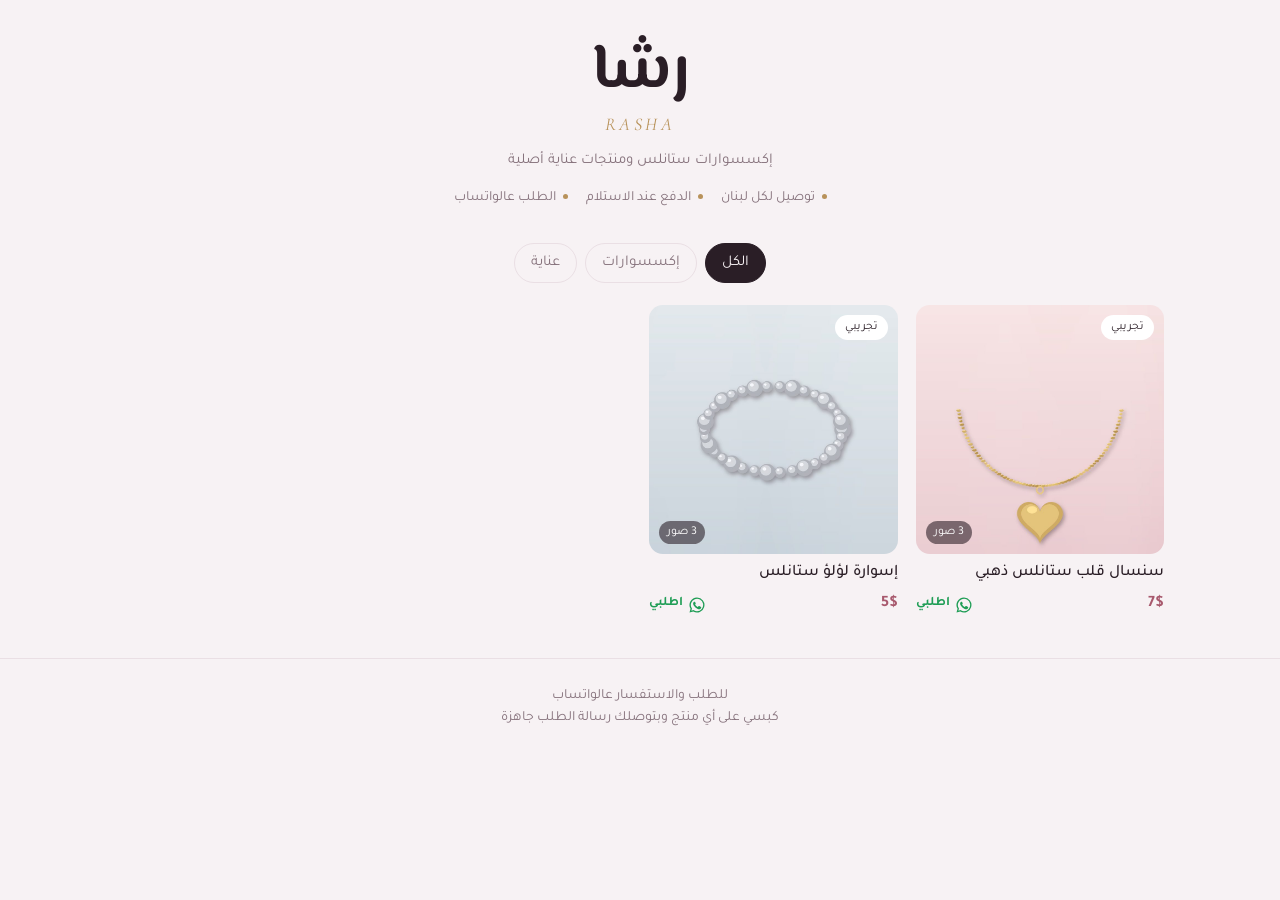
==== index.html @ a7a9d68c "متجر رشا: الواجهة وصفحة الإدارة ومنتجين تجريبيين Co-Authored-By: Claude Opus 5.5 <noreply@anthropic." ====
<!doctype html>
<html lang="ar" dir="rtl">
<head>
<meta charset="utf-8">
<meta name="viewport" content="width=device-width,initial-scale=1,viewport-fit=cover">
<title>متجر رشا</title>
<meta name="description" content="إكسسوارات ستانلس ومنتجات عناية أصلية، توصيل لكل لبنان والطلب عالواتساب">
<meta property="og:title" content="متجر رشا">
<meta property="og:description" content="إكسسوارات ستانلس ومنتجات عناية أصلية، توصيل لكل لبنان">
<meta property="og:image" content="images/necklace-1.jpg">
<meta name="theme-color" content="#F7F2F4">
<link rel="icon" href="data:image/svg+xml,%3Csvg xmlns='http://www.w3.org/2000/svg' viewBox='0 0 64 64'%3E%3Ccircle cx='32' cy='32' r='30' fill='%23A8596D'/%3E%3Ctext x='32' y='44' font-size='34' text-anchor='middle' fill='white' font-family='serif'%3ER%3C/text%3E%3C/svg%3E">
<link rel="stylesheet" href="https://fonts.googleapis.com/css2?family=El+Messiri:wght@500;600;700&family=Tajawal:wght@400;500;700&family=Cormorant+Garamond:ital,wght@1,500&display=swap">
<style>:root{color-scheme:light;padding-top:env(safe-area-inset-top,0px);padding-bottom:env(safe-area-inset-bottom,0px)}body{margin:0}img{max-width:100%}[hidden]{display:none!important}</style>
<link rel="stylesheet" href="style.css">
</head>
<body>
<div id="root"><div class="wrap"><header class="top"><h1 class="mark">رشا</h1><div class="mark-latin">RASHA</div><p class="tagline">عم تتحمّل المنتجات…</p></header></div></div>
<script>
(function(){
const $=(s,el=document)=>el.querySelector(s);
const esc=s=>String(s??"").replace(/[&<>"']/g,c=>({"&":"&amp;","<":"&lt;",">":"&gt;",'"':"&quot;","'":"&#39;"}[c]));
const CATS=[["all","الكل"],["acc","إكسسوارات"],["care","عناية"]];
let S={settings:{},products:[]}, cat="all";
const WA='<svg width="18" height="18" viewBox="0 0 24 24" aria-hidden="true"><path fill="currentColor" d="M12 2a10 10 0 0 0-8.6 15.1L2 22l5-1.3A10 10 0 1 0 12 2Zm0 18.2a8.2 8.2 0 0 1-4.2-1.2l-.3-.2-3 .8.8-2.9-.2-.3A8.2 8.2 0 1 1 12 20.2Zm4.5-6.1c-.2-.1-1.5-.7-1.7-.8s-.4-.1-.6.1-.7.8-.8 1-.3.2-.5.1a6.7 6.7 0 0 1-3.3-2.9c-.3-.4.3-.4.7-1.3.1-.2 0-.3 0-.4l-.8-1.8c-.2-.5-.4-.4-.6-.4h-.5a1 1 0 0 0-.7.3 3 3 0 0 0-.9 2.2 5.2 5.2 0 0 0 1.1 2.7 11.8 11.8 0 0 0 4.5 4c1.7.7 2.3.8 3.2.6a2.7 2.7 0 0 0 1.8-1.2 2.2 2.2 0 0 0 .2-1.2c-.1-.1-.3-.2-.5-.3Z"/></svg>';
const phone=()=>String(S.settings.phone||"").replace(/\D/g,"");
const money=p=>{const n=Number(p)||0;return (n%1?n.toFixed(2):String(n))+"$"};
function waLink(p){const n=phone();if(!n)return "";
  const msg=`مرحبا رشا 🌸\nبدي اطلب:\n• ${p.name}\n• السعر: ${money(p.price)}\n• رقم المنتج: ${p.code||p.id}\n\nممكن تفاصيل التوصيل؟`;
  return "https://wa.me/"+n+"?text="+encodeURIComponent(msg)}
function render(){
  const list=S.products.filter(p=>cat==="all"||p.cat===cat), n=phone();
  document.title=(S.settings.name||"رشا")==="رشا"?"متجر رشا":S.settings.name;
  $("#root").innerHTML=`<div class="wrap">
    <header class="top"><h1 class="mark">${esc(S.settings.name||"رشا")}</h1><div class="mark-latin">RASHA</div>
      <p class="tagline">${esc(S.settings.tagline||"")}</p>
      <div class="facts"><span>توصيل لكل لبنان</span><span>الدفع عند الاستلام</span><span>${n?`واتساب <span class="num">+${esc(n)}</span>`:"الطلب عالواتساب"}</span></div></header>
    <nav class="chips" aria-label="الأقسام">${CATS.map(([k,l])=>`<button class="chip" data-cat="${k}" aria-pressed="${cat===k}">${l}</button>`).join("")}</nav>
    <section class="grid">${list.length?list.map(card).join(""):`<div class="empty">قريباً منتجات جديدة بهالقسم 🌸</div>`}</section></div>
    <footer><div class="wrap"><div>للطلب والاستفسار ${n?`عالواتساب: <span class="num">+${esc(n)}</span>`:"عالواتساب"}</div><div>كبسي على أي منتج وبتوصلك رسالة الطلب جاهزة</div></div></footer>`;
}
function card(p){const img=(p.images||[])[0];
  return `<article class="card" style="cursor:pointer" data-open="${esc(p.id)}" tabindex="0" role="button" aria-label="${esc(p.name)}">
    <div class="ph">${img?`<img src="${esc(img)}" alt="${esc(p.name)}" loading="lazy">`:""}
    ${p.soldOut?`<span class="badge out">نفدت الكمية</span>`:p.tag?`<span class="badge">${esc(p.tag)}</span>`:""}
    ${(p.images||[]).length>1?`<span class="count">${p.images.length} صور</span>`:""}</div>
    <h3 class="c-name">${esc(p.name)}</h3>
    <div class="c-row"><span class="price">${money(p.price)}</span>${p.soldOut?"":`<span class="mini-wa">${WA}اطلبي</span>`}</div></article>`}
function openProduct(id){
  const p=S.products.find(x=>x.id===id); if(!p) return;
  const imgs=p.images||[], link=waLink(p);
  const sh=document.createElement("div"); sh.className="sheet"; sh.setAttribute("role","dialog"); sh.setAttribute("aria-modal","true");
  sh.innerHTML=`<div class="panel"><div class="gal"><button class="close" aria-label="سكّري">×</button>
    <div class="track">${imgs.map((u,i)=>`<img src="${esc(u)}" alt="${esc(p.name)} ${i+1}">`).join("")}</div>
    ${imgs.length>1?`<div class="dots">${imgs.map((_,i)=>`<i class="${i?"":"on"}"></i>`).join("")}</div><div class="thumbs">${imgs.map((u,i)=>`<button data-i="${i}" class="${i?"":"on"}" aria-label="صورة ${i+1}"><img src="${esc(u)}" alt=""></button>`).join("")}</div>`:""}</div>
    <div class="info"><h2>${esc(p.name)}</h2><div class="price">${money(p.price)}</div>
    ${p.desc?`<p class="desc">${esc(p.desc)}</p>`:""}<div class="code">رقم المنتج: ${esc(p.code||p.id)}</div>
    ${p.soldOut?`<div class="btn btn-ghost" aria-disabled="true">نفدت الكمية</div>`:link?`<a class="btn btn-wa" href="${link}" target="_blank" rel="noopener">${WA} اطلبي عالواتساب</a><div class="note">بتنفتحلك محادثة واتساب فيها رسالة الطلب جاهزة، بس ابعتيها.</div>`:`<div class="btn btn-ghost" aria-disabled="true">${WA} رقم الواتساب لسا ما انضاف</div>`}
    </div></div>`;
  document.body.appendChild(sh); document.body.style.overflow="hidden";
  const track=$(".track",sh), dots=[...sh.querySelectorAll(".dots i")], th=[...sh.querySelectorAll(".thumbs button")];
  track.addEventListener("scroll",()=>{const i=Math.round(track.scrollLeft/track.clientWidth);dots.forEach((d,k)=>d.classList.toggle("on",k===i));th.forEach((d,k)=>d.classList.toggle("on",k===i))},{passive:true});
  th.forEach(b=>b.onclick=()=>track.scrollTo({left:track.clientWidth*+b.dataset.i,behavior:"smooth"}));
  const close=()=>{sh.remove();document.body.style.overflow="";document.removeEventListener("keydown",k);history.replaceState(null,"",location.pathname)};
  const k=e=>{if(e.key==="Escape")close()};
  document.addEventListener("keydown",k); $(".close",sh).onclick=close; sh.addEventListener("click",e=>{if(e.target===sh)close()});
  history.replaceState(null,"","#"+p.id);
}
document.addEventListener("click",e=>{const t=e.target.closest("[data-cat],[data-open]");if(!t)return;
  if(t.dataset.cat){cat=t.dataset.cat;render()}else openProduct(t.dataset.open)});
document.addEventListener("keydown",e=>{if(e.key==="Enter"&&e.target.dataset&&e.target.dataset.open)openProduct(e.target.dataset.open)});
fetch("products.json?v="+Date.now()).then(r=>r.json()).then(d=>{S=d;S.settings=S.settings||{};S.products=S.products||[];render();if(location.hash.length>1)openProduct(location.hash.slice(1))})
 .catch(()=>{$(".tagline").textContent="ما قدرنا نحمّل المنتجات، حدّثي الصفحة."});
})();
</script>
</body>
</html>
---- style.css ----
/* Layout: boutique window — centered wordmark, filter chips, a calm product grid; product opens as a sheet with a swipe gallery */
:root{
  --bg:#F7F2F4; --surface:#FFFFFF; --ink:#2A1E26; --muted:#86727C; --line:#EADFE4;
  --accent:#A8596D; --accent-ink:#FFFFFF; --gold:#B8925A; --wa:#1F9D55; --danger:#B4232F; --scrim:rgba(30,18,26,.55);
  --f-display:"El Messiri","Tajawal",system-ui,sans-serif;
  --f-body:"Tajawal",system-ui,-apple-system,"Segoe UI",sans-serif;
  --f-latin:"Cormorant Garamond",Georgia,serif;
}
@media (prefers-color-scheme: dark){:root:not([data-theme="light"]){
  --bg:#161116; --surface:#211921; --ink:#F4ECF0; --muted:#A9979F; --line:#352935;
  --accent:#E09AAD; --accent-ink:#2A1420; --gold:#D8B67E; --wa:#35C274; --danger:#F07A84; --scrim:rgba(0,0,0,.65); color-scheme:dark}}
:root[data-theme="dark"]{
  --bg:#161116; --surface:#211921; --ink:#F4ECF0; --muted:#A9979F; --line:#352935;
  --accent:#E09AAD; --accent-ink:#2A1420; --gold:#D8B67E; --wa:#35C274; --danger:#F07A84; --scrim:rgba(0,0,0,.65); color-scheme:dark}
*{box-sizing:border-box}
body{background:var(--bg);color:var(--ink);font-family:var(--f-body);font-size:16px;line-height:1.6;direction:rtl}
.wrap{max-width:1080px;margin:0 auto;padding-left:max(16px,env(safe-area-inset-left,0px));padding-right:max(16px,env(safe-area-inset-right,0px))}
button,input,textarea,select{font:inherit;color:inherit}
button{cursor:pointer}
:focus-visible{outline:2px solid var(--accent);outline-offset:2px}
header.top{padding-block:40px 20px;text-align:center;display:grid;gap:6px;justify-items:center}
.mark{font-family:var(--f-display);font-weight:700;font-size:clamp(44px,9vw,64px);line-height:1;letter-spacing:0;margin:0}
.mark-latin{font-family:var(--f-latin);font-style:italic;font-size:18px;color:var(--gold);letter-spacing:.2em;direction:ltr}
.tagline{color:var(--muted);margin:4px 0 0;font-size:15px;text-wrap:balance}
.facts{display:flex;flex-wrap:wrap;gap:8px 18px;justify-content:center;color:var(--muted);font-size:14px;margin-top:8px}
.facts span::before{content:"";display:inline-block;width:5px;height:5px;border-radius:50%;background:var(--gold);margin-inline-end:7px;vertical-align:middle}
.chips{display:flex;gap:8px;flex-wrap:wrap;justify-content:center;padding-block:14px 22px}
.chip{border:1px solid var(--line);background:transparent;border-radius:999px;padding:7px 16px;font-size:15px;color:var(--muted)}
.chip[aria-pressed="true"]{background:var(--ink);color:var(--bg);border-color:var(--ink)}
.grid{display:grid;grid-template-columns:repeat(auto-fill,minmax(min(100%,230px),1fr));gap:22px 18px;padding-bottom:40px}
@media (max-width:520px){.grid{grid-template-columns:1fr 1fr;gap:18px 12px}}
.card{display:grid;gap:8px;text-align:start;background:none;border:0;padding:0;min-width:0}
.ph{position:relative;aspect-ratio:1/1;max-width:100%;border-radius:14px;overflow:hidden;background:var(--line)}
.ph img{width:100%;height:100%;object-fit:cover;display:block;transition:transform .5s ease}
.card:hover .ph img{transform:scale(1.03)}
.badge{position:absolute;top:10px;inset-inline-start:10px;background:var(--surface);color:var(--ink);font-size:12px;padding:3px 10px;border-radius:999px}
.badge.out{background:var(--ink);color:var(--bg)}
.count{position:absolute;bottom:10px;inset-inline-end:10px;background:var(--scrim);color:#fff;font-size:12px;padding:2px 8px;border-radius:999px}
.c-name{font-weight:500;font-size:16px;margin:0;line-height:1.4;overflow-wrap:anywhere}
.c-row{display:flex;align-items:center;justify-content:space-between;gap:8px}
.price{font-variant-numeric:tabular-nums;font-weight:700;color:var(--accent);direction:ltr}
.mini-wa{display:inline-flex;align-items:center;gap:5px;font-size:13px;color:var(--wa);font-weight:700}
.empty{text-align:center;color:var(--muted);padding:60px 0;grid-column:1/-1}
footer{border-top:1px solid var(--line);padding-block:26px 34px;text-align:center;color:var(--muted);font-size:14px;display:grid;gap:6px}
.num{direction:ltr;unicode-bidi:isolate;font-variant-numeric:tabular-nums;color:var(--ink);font-weight:700;user-select:all}
/* sheet */
.sheet{position:fixed;inset:0;z-index:30;background:var(--scrim);display:flex;align-items:flex-end;justify-content:center}
@media (min-width:760px){.sheet{align-items:center;padding:24px}}
.panel{background:var(--surface);width:100%;max-width:880px;max-height:94%;overflow:auto;border-radius:22px 22px 0 0;padding-bottom:env(safe-area-inset-bottom,0px)}
@media (min-width:760px){.panel{border-radius:22px;display:grid;grid-template-columns:1.1fr 1fr}}
.gal{position:relative;min-width:0}
.track{display:flex;overflow-x:auto;scroll-snap-type:x mandatory;scrollbar-width:none;direction:ltr}
.track::-webkit-scrollbar{display:none}
.track img{flex:0 0 100%;width:100%;aspect-ratio:1/1;object-fit:cover;scroll-snap-align:center;display:block}
.dots{position:absolute;bottom:12px;left:0;right:0;display:flex;gap:6px;justify-content:center;direction:ltr}
.dots i{width:7px;height:7px;border-radius:50%;background:rgba(255,255,255,.55)}
.dots i.on{background:#fff;width:18px;border-radius:4px}
.thumbs{display:flex;gap:8px;padding:10px 16px 0;overflow-x:auto;direction:ltr}
.thumbs button{border:2px solid transparent;padding:0;border-radius:8px;overflow:hidden;flex:0 0 56px;height:56px;background:none}
.thumbs button.on{border-color:var(--accent)}
.thumbs img{width:100%;height:100%;object-fit:cover;display:block}
.info{padding:20px 20px 24px;display:grid;gap:12px;align-content:start;min-width:0}
.info h2{font-family:var(--f-display);font-size:26px;margin:0;line-height:1.3;text-wrap:balance}
.info .price{font-size:24px}
.desc{color:var(--muted);margin:0;white-space:pre-line}
.code{font-size:13px;color:var(--muted)}
.btn{border:0;border-radius:12px;padding:13px 18px;font-weight:700;font-size:16px;display:inline-flex;align-items:center;justify-content:center;gap:8px;text-decoration:none}
.btn-wa{background:var(--wa);color:#fff}
.btn-ghost{background:transparent;border:1px solid var(--line);color:var(--ink)}
.btn-acc{background:var(--accent);color:var(--accent-ink)}
.btn-danger{background:transparent;border:1px solid var(--danger);color:var(--danger)}
.btn[aria-disabled="true"]{opacity:.45;pointer-events:none}
.close{position:absolute;top:12px;right:12px;z-index:2;width:38px;height:38px;border-radius:50%;border:0;background:var(--surface);color:var(--ink);font-size:22px;line-height:1;box-shadow:0 2px 10px rgba(0,0,0,.15)}
.note{font-size:13px;color:var(--muted)}
/* admin */
.adminbar{position:sticky;top:env(safe-area-inset-top,0px);z-index:20;background:var(--ink);color:var(--bg)}
.adminbar .wrap{display:flex;gap:10px;align-items:center;justify-content:space-between;flex-wrap:wrap;padding-block:10px}
.adminbar .btn{padding:8px 14px;font-size:14px}
.adminbar .btn-ghost{color:var(--bg);border-color:rgba(255,255,255,.3)}
.status{font-size:13px;opacity:.8}
.card-tools{display:flex;gap:6px;flex-wrap:wrap}
.card-tools button{font-size:12px;padding:4px 10px;border-radius:8px;border:1px solid var(--line);background:var(--surface)}
form.edit{padding:20px;display:grid;gap:14px;grid-column:1/-1}
form.edit h2{font-family:var(--f-display);margin:0;font-size:24px}
.fld{display:grid;gap:5px}
.fld label{font-size:14px;font-weight:700}
.fld input,.fld textarea,.fld select{border:1px solid var(--line);background:var(--bg);border-radius:10px;padding:10px 12px;width:100%}
.row2{display:grid;grid-template-columns:1fr 1fr;gap:12px}
.imgs{display:flex;flex-wrap:wrap;gap:10px}
.imgs figure{margin:0;position:relative;width:86px;height:86px;border-radius:10px;overflow:hidden}
.imgs figure img{width:100%;height:100%;object-fit:cover}
.imgs figure .x{position:absolute;top:4px;left:4px;border:0;border-radius:50%;width:24px;height:24px;background:var(--scrim);color:#fff;font-size:14px;line-height:1}
.imgs figure .cover{position:absolute;bottom:0;inset-inline:0;background:var(--accent);color:var(--accent-ink);font-size:11px;text-align:center}
.imgs figure .mv{position:absolute;bottom:4px;right:4px;border:0;border-radius:6px;background:var(--surface);font-size:11px;padding:1px 6px}
.add-img{width:86px;height:86px;border:1.5px dashed var(--muted);border-radius:10px;display:grid;place-items:center;color:var(--muted);font-size:13px;text-align:center;cursor:pointer}
.actions{display:flex;gap:10px;flex-wrap:wrap}
.toast{position:fixed;bottom:calc(20px + env(safe-area-inset-bottom,0px));left:50%;transform:translateX(-50%);background:var(--ink);color:var(--bg);padding:10px 18px;border-radius:999px;z-index:50;font-size:14px}
@media (prefers-reduced-motion:reduce){*{transition:none!important}}
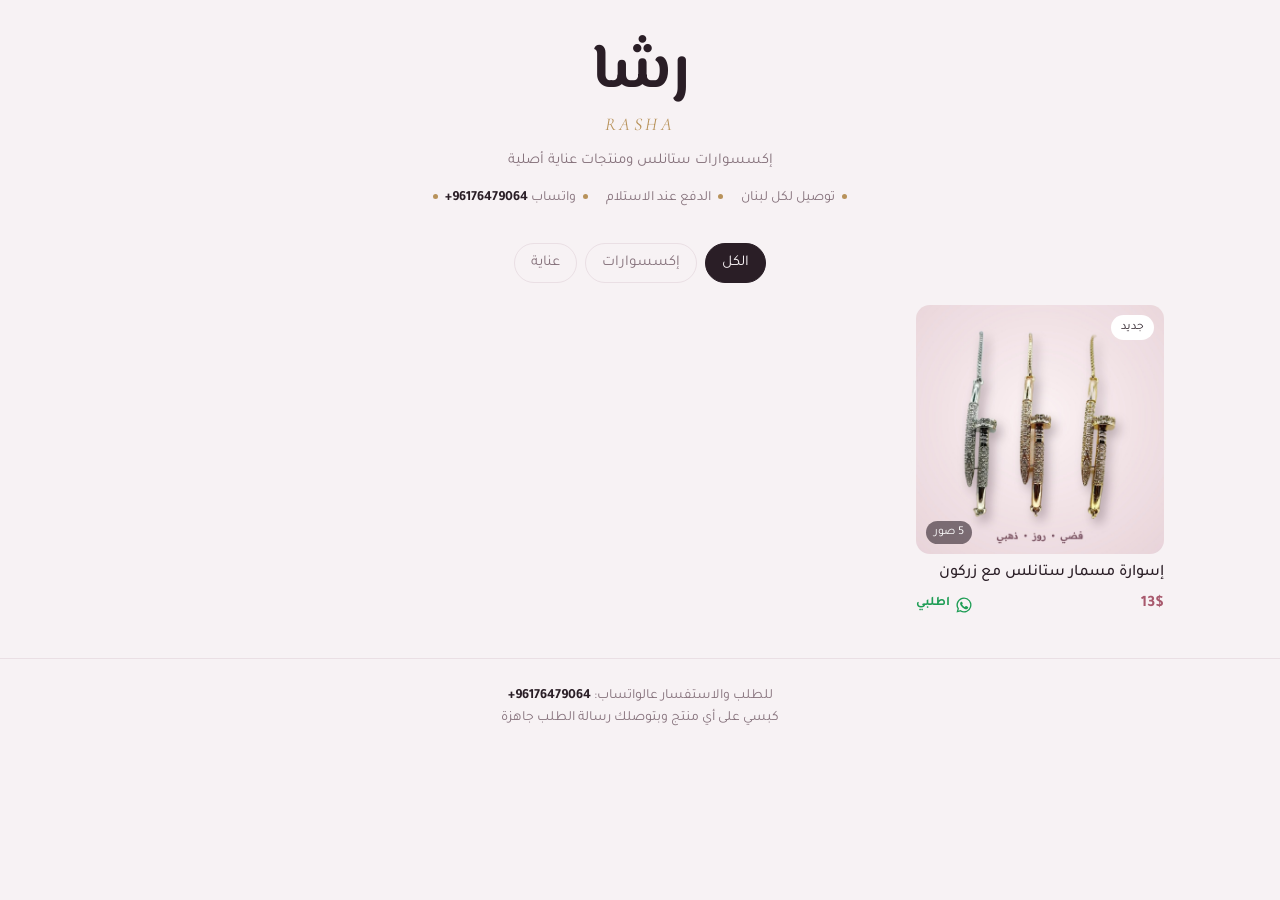
==== commit d3412f28: "تحديث صور الإسوارة وتصليح نقاط المعرض Co-Authored-By: Claude Opus 5.5 <noreply@anthropic.com> Claude" ====
--- a/index.html
+++ b/index.html
@@ -51,8 +51,8 @@
   const imgs=p.images||[], link=waLink(p);
   const sh=document.createElement("div"); sh.className="sheet"; sh.setAttribute("role","dialog"); sh.setAttribute("aria-modal","true");
   sh.innerHTML=`<div class="panel"><div class="gal"><button class="close" aria-label="سكّري">×</button>
-    <div class="track">${imgs.map((u,i)=>`<img src="${esc(u)}" alt="${esc(p.name)} ${i+1}">`).join("")}</div>
-    ${imgs.length>1?`<div class="dots">${imgs.map((_,i)=>`<i class="${i?"":"on"}"></i>`).join("")}</div><div class="thumbs">${imgs.map((u,i)=>`<button data-i="${i}" class="${i?"":"on"}" aria-label="صورة ${i+1}"><img src="${esc(u)}" alt=""></button>`).join("")}</div>`:""}</div>
+    <div style="position:relative"><div class="track">${imgs.map((u,i)=>`<img src="${esc(u)}" alt="${esc(p.name)} ${i+1}">`).join("")}</div>${imgs.length>1?`<div class="dots">${imgs.map((_,i)=>`<i class="${i?"":"on"}"></i>`).join("")}</div>`:""}</div>
+    ${imgs.length>1?`<div class="thumbs">${imgs.map((u,i)=>`<button data-i="${i}" class="${i?"":"on"}" aria-label="صورة ${i+1}"><img src="${esc(u)}" alt=""></button>`).join("")}</div>`:""}</div>
     <div class="info"><h2>${esc(p.name)}</h2><div class="price">${money(p.price)}</div>
     ${p.desc?`<p class="desc">${esc(p.desc)}</p>`:""}<div class="code">رقم المنتج: ${esc(p.code||p.id)}</div>
     ${p.soldOut?`<div class="btn btn-ghost" aria-disabled="true">نفدت الكمية</div>`:link?`<a class="btn btn-wa" href="${link}" target="_blank" rel="noopener">${WA} اطلبي عالواتساب</a><div class="note">بتنفتحلك محادثة واتساب فيها رسالة الطلب جاهزة، بس ابعتيها.</div>`:`<div class="btn btn-ghost" aria-disabled="true">${WA} رقم الواتساب لسا ما انضاف</div>`}
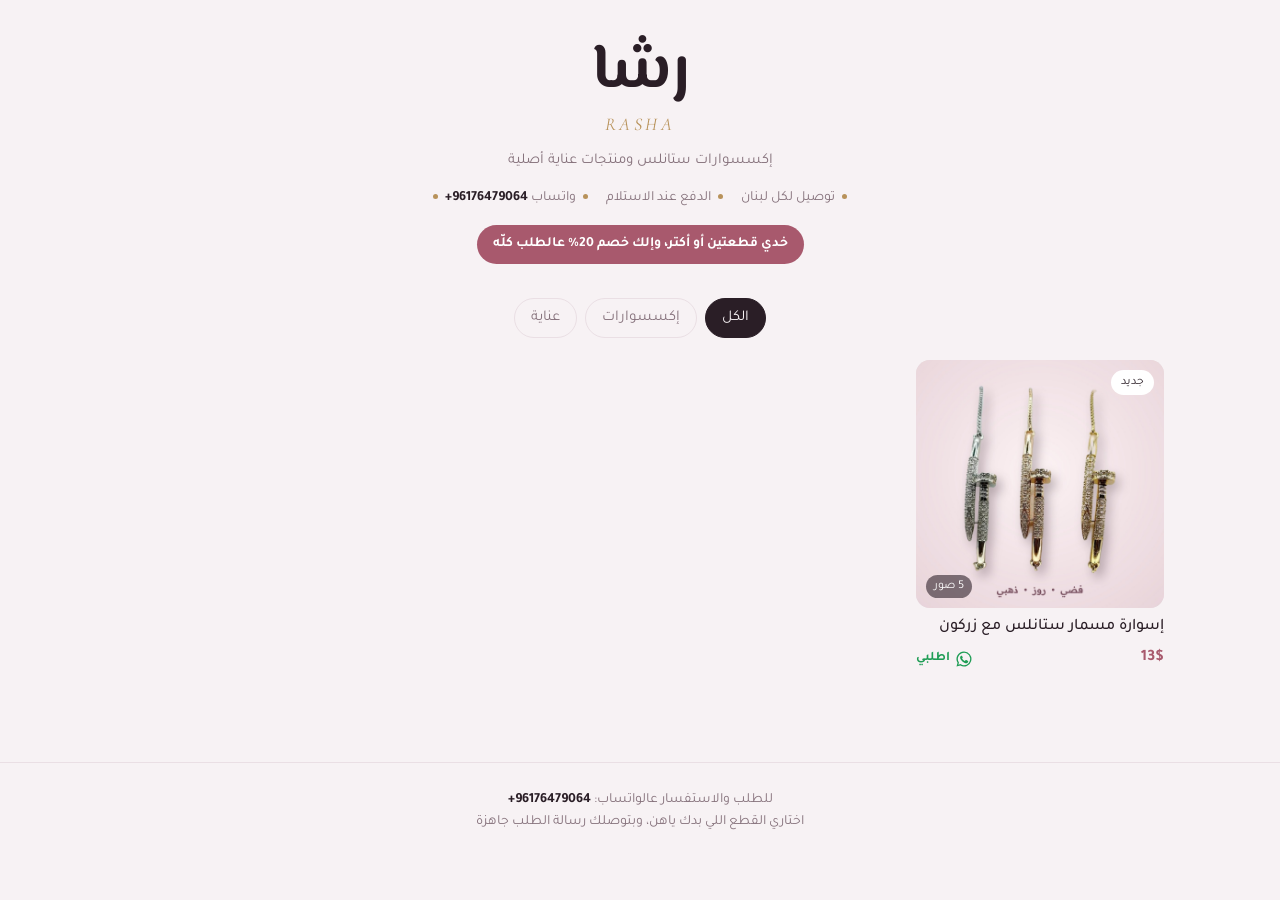
==== commit da35e111: "سلّة طلبات، اختيار اللون، وخصم 20% عالقطعتين وأكتر Co-Authored-By: Claude Opus 5.5 <noreply@anthropi" ====
--- a/index.html
+++ b/index.html
@@ -23,22 +23,36 @@
 const CATS=[["all","الكل"],["acc","إكسسوارات"],["care","عناية"]];
 let S={settings:{},products:[]}, cat="all";
 const WA='<svg width="18" height="18" viewBox="0 0 24 24" aria-hidden="true"><path fill="currentColor" d="M12 2a10 10 0 0 0-8.6 15.1L2 22l5-1.3A10 10 0 1 0 12 2Zm0 18.2a8.2 8.2 0 0 1-4.2-1.2l-.3-.2-3 .8.8-2.9-.2-.3A8.2 8.2 0 1 1 12 20.2Zm4.5-6.1c-.2-.1-1.5-.7-1.7-.8s-.4-.1-.6.1-.7.8-.8 1-.3.2-.5.1a6.7 6.7 0 0 1-3.3-2.9c-.3-.4.3-.4.7-1.3.1-.2 0-.3 0-.4l-.8-1.8c-.2-.5-.4-.4-.6-.4h-.5a1 1 0 0 0-.7.3 3 3 0 0 0-.9 2.2 5.2 5.2 0 0 0 1.1 2.7 11.8 11.8 0 0 0 4.5 4c1.7.7 2.3.8 3.2.6a2.7 2.7 0 0 0 1.8-1.2 2.2 2.2 0 0 0 .2-1.2c-.1-.1-.3-.2-.5-.3Z"/></svg>';
+const BAG='<svg width="20" height="20" viewBox="0 0 24 24" aria-hidden="true" fill="none" stroke="currentColor" stroke-width="1.8"><path d="M5 8h14l-1 12H6L5 8Z"/><path d="M9 8V6a3 3 0 0 1 6 0v2"/></svg>';
 const phone=()=>String(S.settings.phone||"").replace(/\D/g,"");
-const money=p=>{const n=Number(p)||0;return (n%1?n.toFixed(2):String(n))+"$"};
-function waLink(p){const n=phone();if(!n)return "";
-  const msg=`مرحبا رشا 🌸\nبدي اطلب:\n• ${p.name}\n• السعر: ${money(p.price)}\n• رقم المنتج: ${p.code||p.id}\n\nممكن تفاصيل التوصيل؟`;
-  return "https://wa.me/"+n+"?text="+encodeURIComponent(msg)}
+const money=p=>{const n=Math.round((Number(p)||0)*100)/100;return (n%1?n.toFixed(2):String(n))+"$"};
+const deal=()=>({min:Number(S.settings.bundleMin)||2,pct:Number(S.settings.bundlePct)||0});
+let cart=[]; try{cart=JSON.parse(localStorage.getItem("rs_cart")||"[]")}catch(e){}
+const saveCart=()=>{try{localStorage.setItem("rs_cart",JSON.stringify(cart))}catch(e){};drawFab()};
+const pById=id=>S.products.find(x=>x.id===id);
+function totals(){let n=0,sub=0;cart=cart.filter(i=>pById(i.id));for(const i of cart){const p=pById(i.id);n+=i.q;sub+=i.q*(Number(p.price)||0)}
+  const d=deal(),off=d.pct&&n>=d.min?sub*d.pct/100:0;return {n,sub,off,total:sub-off}}
+function toast(t){const d=document.createElement("div");d.className="toast";d.textContent=t;document.body.appendChild(d);setTimeout(()=>d.remove(),2400)}
+function waUrl(msg){const n=phone();return n?"https://wa.me/"+n+"?text="+encodeURIComponent(msg):""}
+function singleMsg(p,color){return `مرحبا رشا 🌸\nبدي اطلب:\n• ${p.name}${color?` (${color})`:""}\n• السعر: ${money(p.price)}\n• رقم المنتج: ${p.code||p.id}\n\nممكن تفاصيل التوصيل؟`}
+function cartMsg(){const t=totals();let m="مرحبا رشا 🌸\nبدي اطلب:\n";
+  cart.forEach(i=>{const p=pById(i.id);m+=`• ${p.name}${i.c?` (${i.c})`:""} × ${i.q} = ${money(p.price*i.q)}\n`});
+  m+=`\nالمجموع: ${money(t.sub)}`;if(t.off)m+=`\nخصم ${deal().pct}%: -${money(t.off)}\nالمطلوب: ${money(t.total)}`;
+  return m+"\n\nممكن تفاصيل التوصيل؟"}
 function render(){
-  const list=S.products.filter(p=>cat==="all"||p.cat===cat), n=phone();
-  document.title=(S.settings.name||"رشا")==="رشا"?"متجر رشا":S.settings.name;
+  const list=S.products.filter(p=>cat==="all"||p.cat===cat), n=phone(), d=deal();
   $("#root").innerHTML=`<div class="wrap">
     <header class="top"><h1 class="mark">${esc(S.settings.name||"رشا")}</h1><div class="mark-latin">RASHA</div>
       <p class="tagline">${esc(S.settings.tagline||"")}</p>
-      <div class="facts"><span>توصيل لكل لبنان</span><span>الدفع عند الاستلام</span><span>${n?`واتساب <span class="num">+${esc(n)}</span>`:"الطلب عالواتساب"}</span></div></header>
+      <div class="facts"><span>توصيل لكل لبنان</span><span>الدفع عند الاستلام</span><span>${n?`واتساب <span class="num">+${esc(n)}</span>`:"الطلب عالواتساب"}</span></div>
+      ${d.pct?`<div class="deal">خدي ${d.min===2?"قطعتين":d.min+" قطع"} أو أكتر، وإلك خصم ${d.pct}% عالطلب كلّه</div>`:""}</header>
     <nav class="chips" aria-label="الأقسام">${CATS.map(([k,l])=>`<button class="chip" data-cat="${k}" aria-pressed="${cat===k}">${l}</button>`).join("")}</nav>
     <section class="grid">${list.length?list.map(card).join(""):`<div class="empty">قريباً منتجات جديدة بهالقسم 🌸</div>`}</section></div>
-    <footer><div class="wrap"><div>للطلب والاستفسار ${n?`عالواتساب: <span class="num">+${esc(n)}</span>`:"عالواتساب"}</div><div>كبسي على أي منتج وبتوصلك رسالة الطلب جاهزة</div></div></footer>`;
+    <footer><div class="wrap"><div>للطلب والاستفسار ${n?`عالواتساب: <span class="num">+${esc(n)}</span>`:"عالواتساب"}</div><div>اختاري القطع اللي بدك ياهن، وبتوصلك رسالة الطلب جاهزة</div></div></footer>
+    <button class="fab" id="fab" hidden aria-label="السلّة">${BAG}<span id="fabn"></span></button>`;
+  drawFab();
 }
+function drawFab(){const f=$("#fab");if(!f)return;const t=totals();f.hidden=!t.n;$("#fabn").textContent=t.n?`السلّة (${t.n}) · ${money(t.total)}`:""}
 function card(p){const img=(p.images||[])[0];
   return `<article class="card" style="cursor:pointer" data-open="${esc(p.id)}" tabindex="0" role="button" aria-label="${esc(p.name)}">
     <div class="ph">${img?`<img src="${esc(img)}" alt="${esc(p.name)}" loading="lazy">`:""}
@@ -46,27 +60,51 @@
     ${(p.images||[]).length>1?`<span class="count">${p.images.length} صور</span>`:""}</div>
     <h3 class="c-name">${esc(p.name)}</h3>
     <div class="c-row"><span class="price">${money(p.price)}</span>${p.soldOut?"":`<span class="mini-wa">${WA}اطلبي</span>`}</div></article>`}
+function sheet(html){const sh=document.createElement("div");sh.className="sheet";sh.setAttribute("role","dialog");sh.setAttribute("aria-modal","true");sh.innerHTML=html;document.body.appendChild(sh);document.body.style.overflow="hidden";
+  const close=()=>{sh.remove();document.body.style.overflow="";document.removeEventListener("keydown",k);history.replaceState(null,"",location.pathname)};
+  const k=e=>{if(e.key==="Escape")close()};document.addEventListener("keydown",k);sh.addEventListener("click",e=>{if(e.target===sh||e.target.closest(".close"))close()});return [sh,close]}
 function openProduct(id){
-  const p=S.products.find(x=>x.id===id); if(!p) return;
-  const imgs=p.images||[], link=waLink(p);
-  const sh=document.createElement("div"); sh.className="sheet"; sh.setAttribute("role","dialog"); sh.setAttribute("aria-modal","true");
-  sh.innerHTML=`<div class="panel"><div class="gal"><button class="close" aria-label="سكّري">×</button>
+  const p=pById(id); if(!p) return;
+  const imgs=p.images||[], colors=(p.colors||[]).filter(Boolean); let color=colors[0]||"";
+  const [sh,close]=sheet(`<div class="panel"><div class="gal"><button class="close" aria-label="سكّري">×</button>
     <div style="position:relative"><div class="track">${imgs.map((u,i)=>`<img src="${esc(u)}" alt="${esc(p.name)} ${i+1}">`).join("")}</div>${imgs.length>1?`<div class="dots">${imgs.map((_,i)=>`<i class="${i?"":"on"}"></i>`).join("")}</div>`:""}</div>
     ${imgs.length>1?`<div class="thumbs">${imgs.map((u,i)=>`<button data-i="${i}" class="${i?"":"on"}" aria-label="صورة ${i+1}"><img src="${esc(u)}" alt=""></button>`).join("")}</div>`:""}</div>
     <div class="info"><h2>${esc(p.name)}</h2><div class="price">${money(p.price)}</div>
-    ${p.desc?`<p class="desc">${esc(p.desc)}</p>`:""}<div class="code">رقم المنتج: ${esc(p.code||p.id)}</div>
-    ${p.soldOut?`<div class="btn btn-ghost" aria-disabled="true">نفدت الكمية</div>`:link?`<a class="btn btn-wa" href="${link}" target="_blank" rel="noopener">${WA} اطلبي عالواتساب</a><div class="note">بتنفتحلك محادثة واتساب فيها رسالة الطلب جاهزة، بس ابعتيها.</div>`:`<div class="btn btn-ghost" aria-disabled="true">${WA} رقم الواتساب لسا ما انضاف</div>`}
-    </div></div>`;
-  document.body.appendChild(sh); document.body.style.overflow="hidden";
+    ${p.desc?`<p class="desc">${esc(p.desc)}</p>`:""}
+    ${colors.length?`<div class="fld"><label>اختاري اللون</label><div class="colors">${colors.map((c,i)=>`<button type="button" class="chip" data-color="${esc(c)}" aria-pressed="${i===0}">${esc(c)}</button>`).join("")}</div></div>`:""}
+    <div class="code">رقم المنتج: ${esc(p.code||p.id)}</div>
+    ${p.soldOut?`<div class="btn btn-ghost" aria-disabled="true">نفدت الكمية</div>`:phone()?`
+      <a class="btn btn-wa" id="buy1" href="#" target="_blank" rel="noopener">${WA} اطلبي هلق عالواتساب</a>
+      <button class="btn btn-ghost" id="add">${BAG} زيدي عالسلّة</button>
+      ${deal().pct?`<div class="note">خدي ${deal().min===2?"قطعتين":deal().min+" قطع"} أو أكتر وإلك خصم ${deal().pct}%. زيدي عالسلّة واختاري قطعة تانية.</div>`:""}`
+      :`<div class="btn btn-ghost" aria-disabled="true">${WA} رقم الواتساب لسا ما انضاف</div>`}
+    </div></div>`);
+  const buy=$("#buy1",sh); const setBuy=()=>{if(buy)buy.href=waUrl(singleMsg(p,color))}; setBuy();
+  sh.querySelectorAll("[data-color]").forEach(b=>b.onclick=()=>{color=b.dataset.color;sh.querySelectorAll("[data-color]").forEach(x=>x.setAttribute("aria-pressed",x===b));setBuy()});
+  const add=$("#add",sh); if(add) add.onclick=()=>{const it=cart.find(i=>i.id===p.id&&i.c===color);if(it)it.q++;else cart.push({id:p.id,c:color,q:1});saveCart();close();toast("انزادت عالسلّة ✓")};
   const track=$(".track",sh), dots=[...sh.querySelectorAll(".dots i")], th=[...sh.querySelectorAll(".thumbs button")];
   track.addEventListener("scroll",()=>{const i=Math.round(track.scrollLeft/track.clientWidth);dots.forEach((d,k)=>d.classList.toggle("on",k===i));th.forEach((d,k)=>d.classList.toggle("on",k===i))},{passive:true});
   th.forEach(b=>b.onclick=()=>track.scrollTo({left:track.clientWidth*+b.dataset.i,behavior:"smooth"}));
-  const close=()=>{sh.remove();document.body.style.overflow="";document.removeEventListener("keydown",k);history.replaceState(null,"",location.pathname)};
-  const k=e=>{if(e.key==="Escape")close()};
-  document.addEventListener("keydown",k); $(".close",sh).onclick=close; sh.addEventListener("click",e=>{if(e.target===sh)close()});
   history.replaceState(null,"","#"+p.id);
 }
-document.addEventListener("click",e=>{const t=e.target.closest("[data-cat],[data-open]");if(!t)return;
+function openCart(){
+  const draw=()=>{const t=totals(),d=deal();
+    return `<div class="panel" style="display:block"><div class="info" style="padding-top:22px"><button class="close" style="position:static;justify-self:end" aria-label="سكّري">×</button>
+    <h2>سلّتك</h2>
+    ${cart.length?cart.map((i,k)=>{const p=pById(i.id);return `<div class="crow"><img src="${esc((p.images||[])[0]||"")}" alt=""><div class="t"><b>${esc(p.name)}</b>${i.c?`<span class="note">${esc(i.c)}</span>`:""}<span class="price">${money(p.price*i.q)}</span></div>
+      <div class="qty"><button data-dec="${k}" aria-label="نقّصي">−</button><span>${i.q}</span><button data-inc="${k}" aria-label="زيدي">+</button></div></div>`}).join(""):`<p class="note">السلّة فاضية.</p>`}
+    <div class="sum"><div><span>المجموع</span><span class="price">${money(t.sub)}</span></div>
+    ${t.off?`<div class="ok"><span>خصم ${d.pct}%</span><span>-${money(t.off)}</span></div><div class="big"><span>المطلوب</span><span class="price">${money(t.total)}</span></div>`:d.pct&&t.n?`<div class="note">زيدي ${d.min-t.n} ${d.min-t.n===1?"قطعة":"قطع"} كمان وإلك خصم ${d.pct}%</div>`:""}
+    <div class="note">التوصيل بيتحسب حسب منطقتك.</div></div>
+    ${cart.length?`<a class="btn btn-wa" href="${waUrl(cartMsg())}" target="_blank" rel="noopener">${WA} ابعتي الطلب عالواتساب</a>`:""}
+    </div></div>`};
+  const [sh]=sheet(draw());
+  sh.addEventListener("click",e=>{const t=e.target.closest("[data-inc],[data-dec]");if(!t)return;
+    if(t.dataset.inc!=null)cart[+t.dataset.inc].q++;else{const k=+t.dataset.dec;cart[k].q--;if(cart[k].q<1)cart.splice(k,1)}
+    saveCart();sh.innerHTML=draw()});
+}
+document.addEventListener("click",e=>{if(e.target.closest("#fab")){openCart();return}
+  const t=e.target.closest("[data-cat],[data-open]");if(!t)return;
   if(t.dataset.cat){cat=t.dataset.cat;render()}else openProduct(t.dataset.open)});
 document.addEventListener("keydown",e=>{if(e.key==="Enter"&&e.target.dataset&&e.target.dataset.open)openProduct(e.target.dataset.open)});
 fetch("products.json?v="+Date.now()).then(r=>r.json()).then(d=>{S=d;S.settings=S.settings||{};S.products=S.products||[];render();if(location.hash.length>1)openProduct(location.hash.slice(1))})
--- a/style.css
+++ b/style.css
@@ -97,3 +97,15 @@
 .actions{display:flex;gap:10px;flex-wrap:wrap}
 .toast{position:fixed;bottom:calc(20px + env(safe-area-inset-bottom,0px));left:50%;transform:translateX(-50%);background:var(--ink);color:var(--bg);padding:10px 18px;border-radius:999px;z-index:50;font-size:14px}
 @media (prefers-reduced-motion:reduce){*{transition:none!important}}
+
+.deal{margin-top:10px;background:var(--accent);color:var(--accent-ink);padding:8px 16px;border-radius:999px;font-weight:700;font-size:14px;text-wrap:balance}
+.colors{display:flex;gap:8px;flex-wrap:wrap}
+.fab{position:fixed;bottom:calc(16px + env(safe-area-inset-bottom,0px));left:50%;transform:translateX(-50%);z-index:25;display:flex;align-items:center;gap:8px;border:0;border-radius:999px;background:var(--ink);color:var(--bg);padding:12px 20px;font-weight:700;box-shadow:0 6px 20px rgba(0,0,0,.25);font-variant-numeric:tabular-nums;white-space:nowrap}
+.crow{display:grid;grid-template-columns:56px 1fr auto;gap:10px;align-items:center;border-bottom:1px solid var(--line);padding-block:8px}
+.crow img{width:56px;height:56px;object-fit:cover;border-radius:10px}
+.crow .t{display:grid;min-width:0}.crow .t b{overflow-wrap:anywhere;font-weight:500}
+.qty{display:flex;align-items:center;gap:10px}
+.qty button{width:32px;height:32px;border-radius:50%;border:1px solid var(--line);background:var(--bg);font-size:18px;line-height:1}
+.sum{display:grid;gap:6px;padding-block:8px}.sum>div{display:flex;justify-content:space-between;gap:10px}
+.sum .ok{color:var(--wa);font-weight:700}.sum .big{font-weight:700;font-size:18px}
+.grid{padding-bottom:90px}
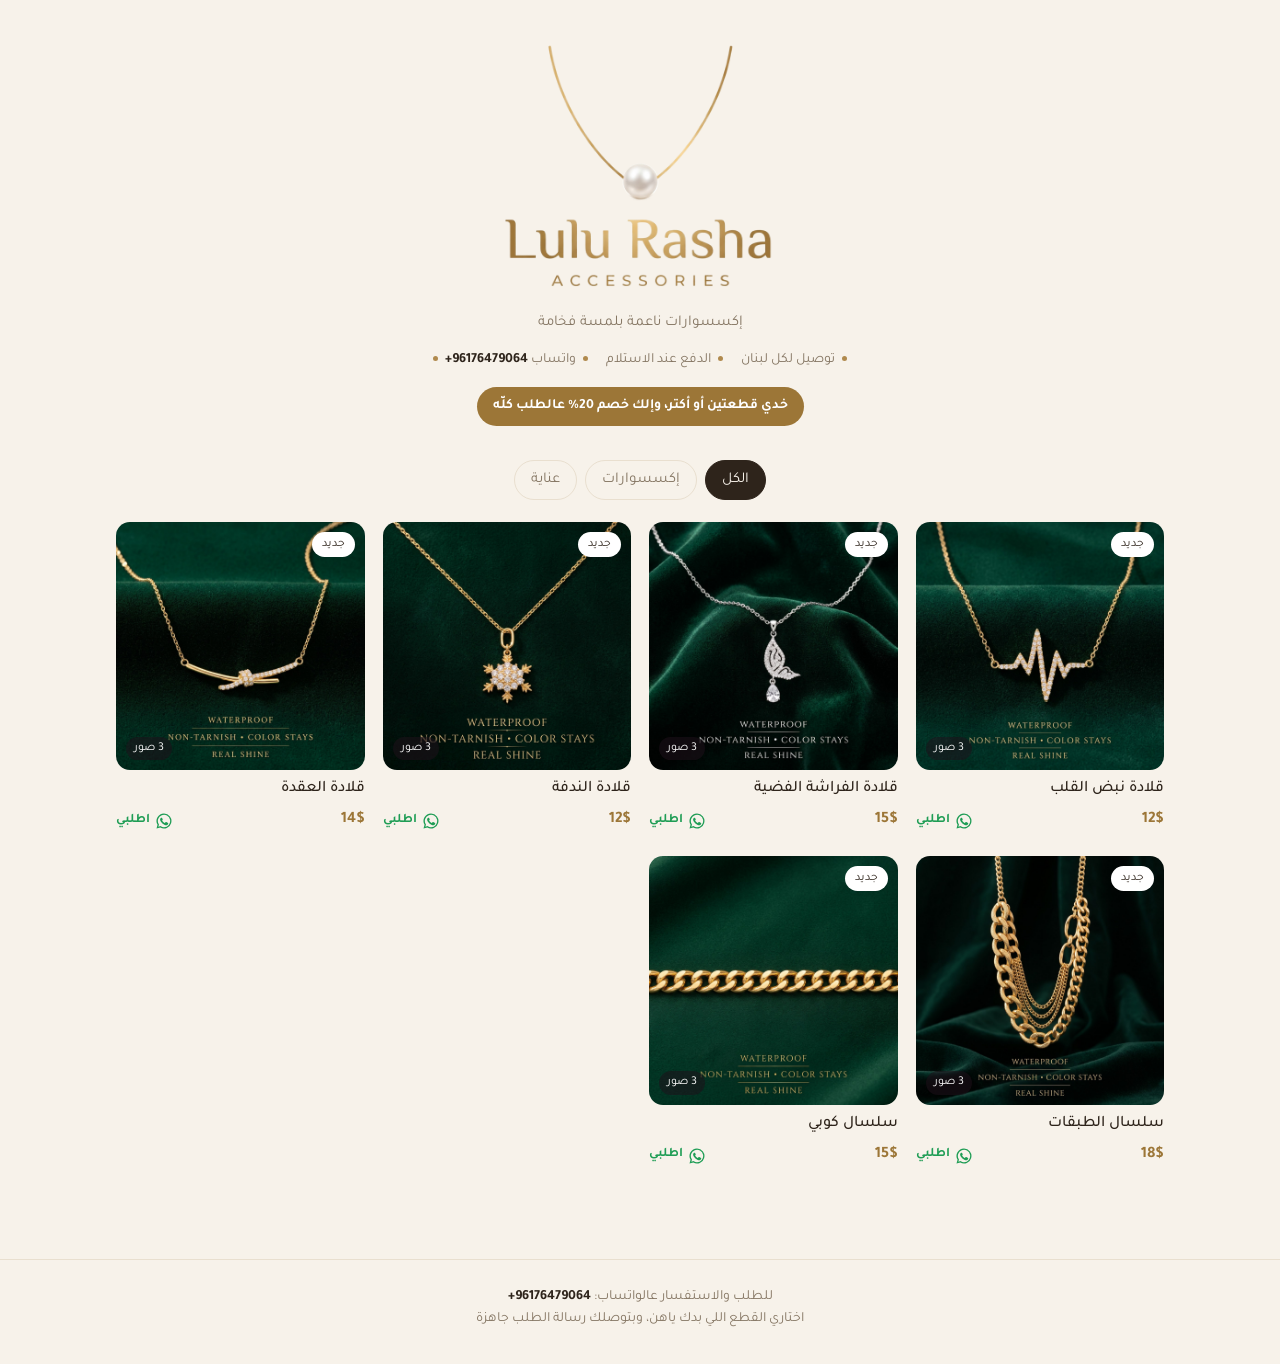
==== commit 69cab541: "تغيير هوية المتجر إلى Lulu Rasha بالكريمي والدهبي Co-Authored-By: Claude Opus 5.5 <noreply@anthropic" ====
--- a/index.html
+++ b/index.html
@@ -3,19 +3,19 @@
 <head>
 <meta charset="utf-8">
 <meta name="viewport" content="width=device-width,initial-scale=1,viewport-fit=cover">
-<title>متجر رشا</title>
+<title>Lulu Rasha</title>
 <meta name="description" content="إكسسوارات ستانلس ومنتجات عناية أصلية، توصيل لكل لبنان والطلب عالواتساب">
-<meta property="og:title" content="متجر رشا">
+<meta property="og:title" content="Lulu Rasha">
 <meta property="og:description" content="إكسسوارات ستانلس ومنتجات عناية أصلية، توصيل لكل لبنان">
-<meta property="og:image" content="images/necklace-1.jpg">
-<meta name="theme-color" content="#F7F2F4">
-<link rel="icon" href="data:image/svg+xml,%3Csvg xmlns='http://www.w3.org/2000/svg' viewBox='0 0 64 64'%3E%3Ccircle cx='32' cy='32' r='30' fill='%23A8596D'/%3E%3Ctext x='32' y='44' font-size='34' text-anchor='middle' fill='white' font-family='serif'%3ER%3C/text%3E%3C/svg%3E">
+<meta property="og:image" content="images/logo.jpg">
+<meta name="theme-color" content="#F7F2EA">
+<link rel="icon" href="data:image/svg+xml,%3Csvg xmlns='http://www.w3.org/2000/svg' viewBox='0 0 64 64'%3E%3Ccircle cx='32' cy='32' r='30' fill='%239C7637'/%3E%3Ctext x='32' y='44' font-size='34' text-anchor='middle' fill='white' font-family='serif'%3EL%3C/text%3E%3C/svg%3E">
 <link rel="stylesheet" href="https://fonts.googleapis.com/css2?family=El+Messiri:wght@500;600;700&family=Tajawal:wght@400;500;700&family=Cormorant+Garamond:ital,wght@1,500&display=swap">
 <style>:root{color-scheme:light;padding-top:env(safe-area-inset-top,0px);padding-bottom:env(safe-area-inset-bottom,0px)}body{margin:0}img{max-width:100%}[hidden]{display:none!important}</style>
 <link rel="stylesheet" href="style.css">
 </head>
 <body>
-<div id="root"><div class="wrap"><header class="top"><h1 class="mark">رشا</h1><div class="mark-latin">RASHA</div><p class="tagline">عم تتحمّل المنتجات…</p></header></div></div>
+<div id="root"><div class="wrap"><header class="top"><h1 class="sr">Lulu Rasha</h1><img class="logo" src="images/logo-head.png" alt="Lulu Rasha"><p class="tagline">عم تتحمّل المنتجات…</p></header></div></div>
 <script>
 (function(){
 const $=(s,el=document)=>el.querySelector(s);
@@ -42,7 +42,7 @@
 function render(){
   const list=S.products.filter(p=>cat==="all"||p.cat===cat), n=phone(), d=deal();
   $("#root").innerHTML=`<div class="wrap">
-    <header class="top"><h1 class="mark">${esc(S.settings.name||"رشا")}</h1><div class="mark-latin">RASHA</div>
+    <header class="top"><h1 class="sr">${esc(S.settings.name||"Lulu Rasha")}</h1><img class="logo" src="images/logo-head.png" alt="Lulu Rasha">
       <p class="tagline">${esc(S.settings.tagline||"")}</p>
       <div class="facts"><span>توصيل لكل لبنان</span><span>الدفع عند الاستلام</span><span>${n?`واتساب <span class="num">+${esc(n)}</span>`:"الطلب عالواتساب"}</span></div>
       ${d.pct?`<div class="deal">خدي ${d.min===2?"قطعتين":d.min+" قطع"} أو أكتر، وإلك خصم ${d.pct}% عالطلب كلّه</div>`:""}</header>
--- a/style.css
+++ b/style.css
@@ -1,18 +1,18 @@
 
 /* Layout: boutique window — centered wordmark, filter chips, a calm product grid; product opens as a sheet with a swipe gallery */
 :root{
-  --bg:#F7F2F4; --surface:#FFFFFF; --ink:#2A1E26; --muted:#86727C; --line:#EADFE4;
-  --accent:#A8596D; --accent-ink:#FFFFFF; --gold:#B8925A; --wa:#1F9D55; --danger:#B4232F; --scrim:rgba(30,18,26,.55);
+  --bg:#F7F2EA; --surface:#FFFFFF; --ink:#2E241B; --muted:#857663; --line:#E9DFCF;
+  --accent:#9C7637; --accent-ink:#FFFFFF; --gold:#B08A4E; --wa:#1F9D55; --danger:#B4232F; --scrim:rgba(30,18,26,.55);
   --f-display:"El Messiri","Tajawal",system-ui,sans-serif;
   --f-body:"Tajawal",system-ui,-apple-system,"Segoe UI",sans-serif;
   --f-latin:"Cormorant Garamond",Georgia,serif;
 }
 @media (prefers-color-scheme: dark){:root:not([data-theme="light"]){
-  --bg:#161116; --surface:#211921; --ink:#F4ECF0; --muted:#A9979F; --line:#352935;
-  --accent:#E09AAD; --accent-ink:#2A1420; --gold:#D8B67E; --wa:#35C274; --danger:#F07A84; --scrim:rgba(0,0,0,.65); color-scheme:dark}}
+  --bg:#17130E; --surface:#221C15; --ink:#F3ECE1; --muted:#AFA08A; --line:#3A3023;
+  --accent:#D9B577; --accent-ink:#241A0C; --gold:#D9B577; --wa:#35C274; --danger:#F07A84; --scrim:rgba(0,0,0,.65); color-scheme:dark}}
 :root[data-theme="dark"]{
-  --bg:#161116; --surface:#211921; --ink:#F4ECF0; --muted:#A9979F; --line:#352935;
-  --accent:#E09AAD; --accent-ink:#2A1420; --gold:#D8B67E; --wa:#35C274; --danger:#F07A84; --scrim:rgba(0,0,0,.65); color-scheme:dark}
+  --bg:#17130E; --surface:#221C15; --ink:#F3ECE1; --muted:#AFA08A; --line:#3A3023;
+  --accent:#D9B577; --accent-ink:#241A0C; --gold:#D9B577; --wa:#35C274; --danger:#F07A84; --scrim:rgba(0,0,0,.65); color-scheme:dark}
 *{box-sizing:border-box}
 body{background:var(--bg);color:var(--ink);font-family:var(--f-body);font-size:16px;line-height:1.6;direction:rtl}
 .wrap{max-width:1080px;margin:0 auto;padding-left:max(16px,env(safe-area-inset-left,0px));padding-right:max(16px,env(safe-area-inset-right,0px))}
@@ -109,3 +109,7 @@
 .sum{display:grid;gap:6px;padding-block:8px}.sum>div{display:flex;justify-content:space-between;gap:10px}
 .sum .ok{color:var(--wa);font-weight:700}.sum .big{font-weight:700;font-size:18px}
 .grid{padding-bottom:90px}
+
+.logo{width:min(280px,70vw);height:auto;display:block;margin:0 auto;}
+@media (prefers-color-scheme: dark){:root:not([data-theme="light"]) .logo{mix-blend-mode:normal;border-radius:20px}}
+.sr{position:absolute;width:1px;height:1px;overflow:hidden;clip:rect(0 0 0 0)}
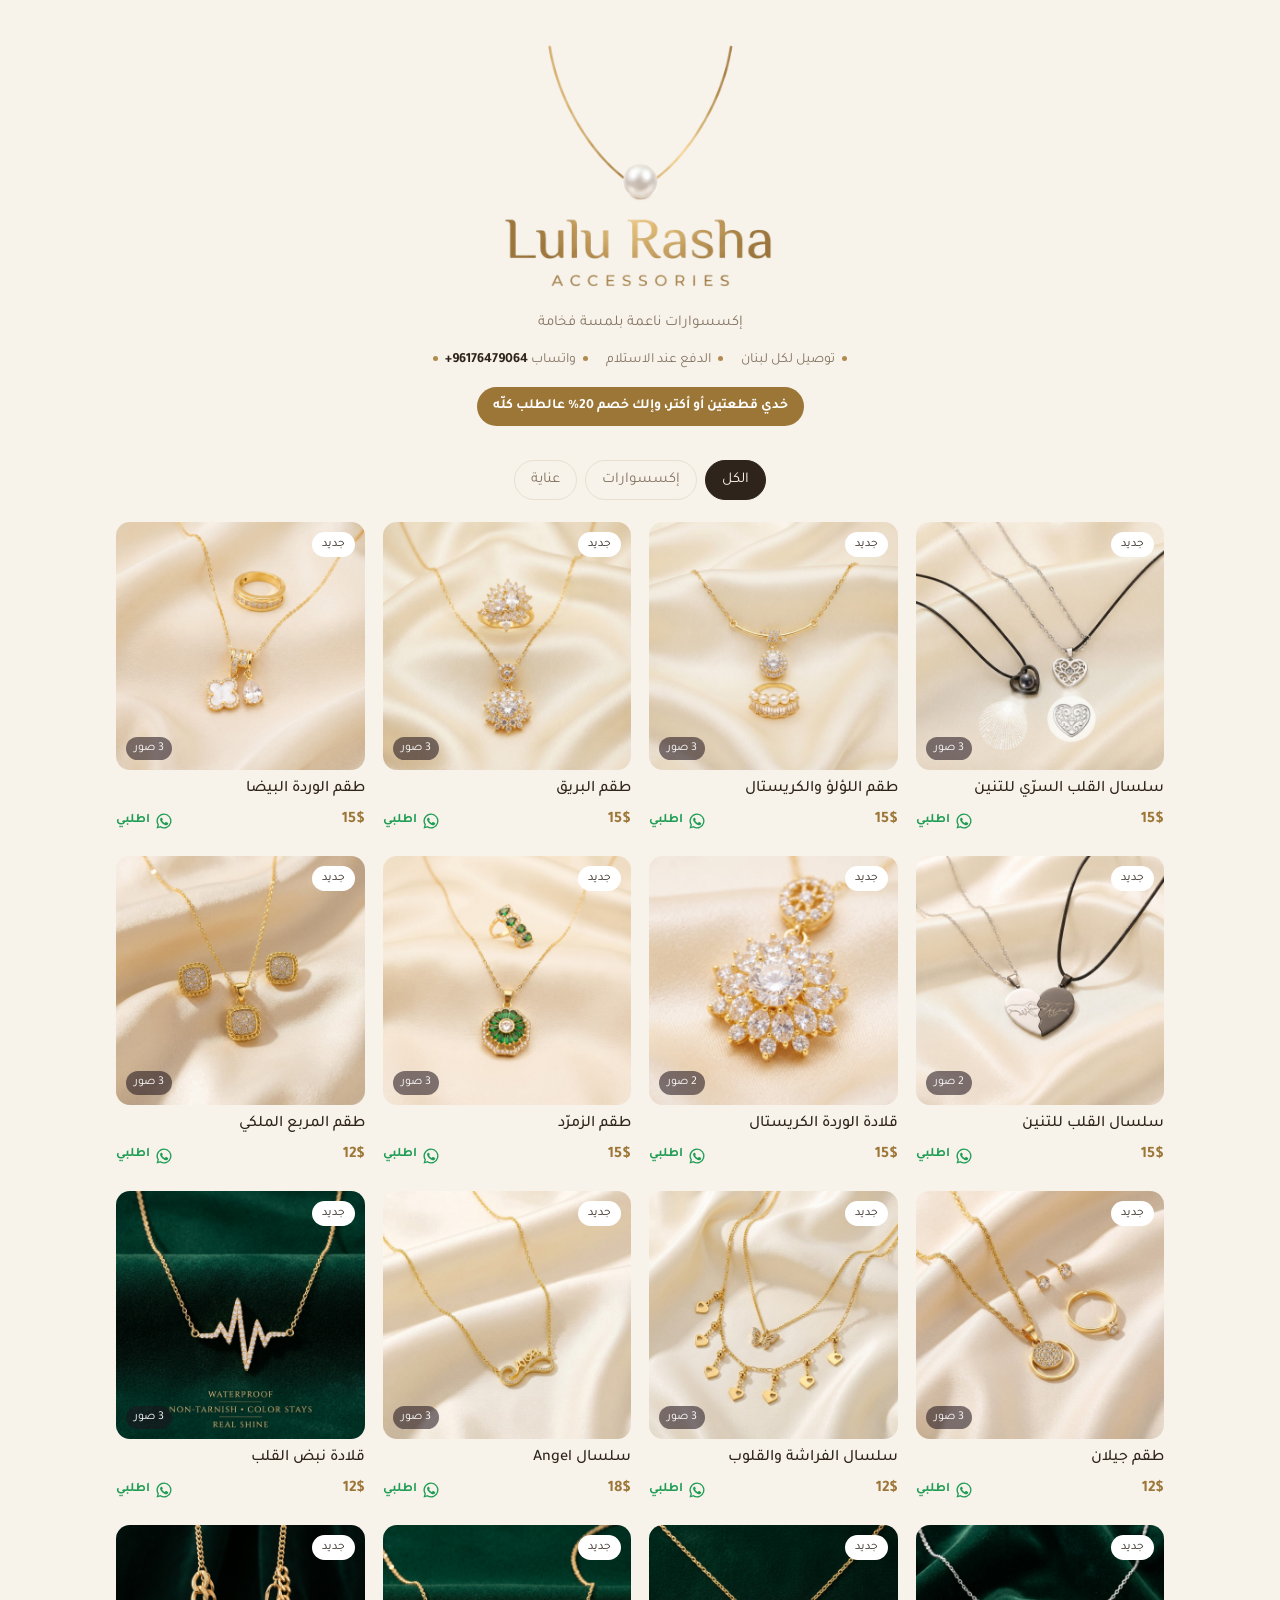
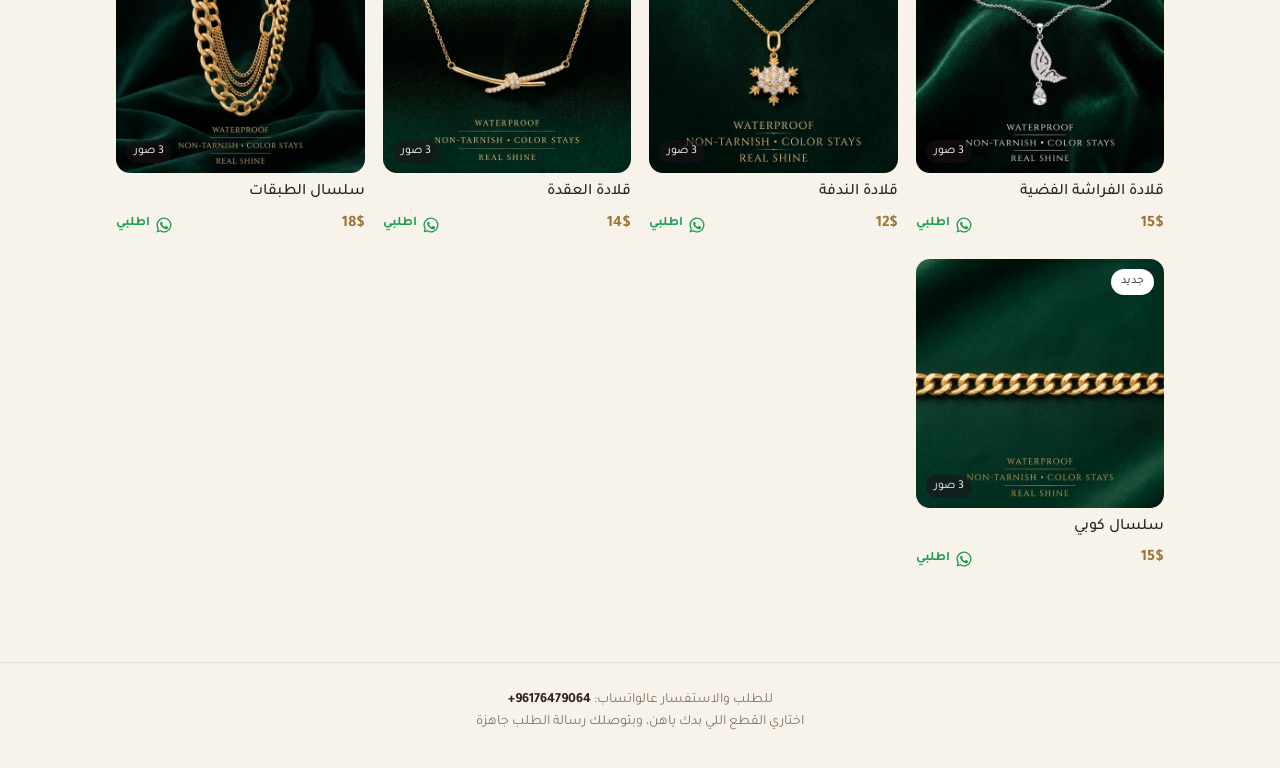
==== commit c12e6cb6: "روابط القطع بدون علامة # Co-Authored-By: Claude Opus 5.5 <noreply@anthropic.com> Claude-Session: htt" ====
--- a/index.html
+++ b/index.html
@@ -107,7 +107,7 @@
   const t=e.target.closest("[data-cat],[data-open]");if(!t)return;
   if(t.dataset.cat){cat=t.dataset.cat;render()}else openProduct(t.dataset.open)});
 document.addEventListener("keydown",e=>{if(e.key==="Enter"&&e.target.dataset&&e.target.dataset.open)openProduct(e.target.dataset.open)});
-fetch("products.json?v="+Date.now()).then(r=>r.json()).then(d=>{S=d;S.settings=S.settings||{};S.products=S.products||[];render();if(location.hash.length>1)openProduct(location.hash.slice(1))})
+fetch("products.json?v="+Date.now()).then(r=>r.json()).then(d=>{S=d;S.settings=S.settings||{};S.products=S.products||[];render();const q=new URLSearchParams(location.search).get('p');if(q)openProduct(q);else if(location.hash.length>1)openProduct(location.hash.slice(1))})
  .catch(()=>{$(".tagline").textContent="ما قدرنا نحمّل المنتجات، حدّثي الصفحة."});
 })();
 </script>
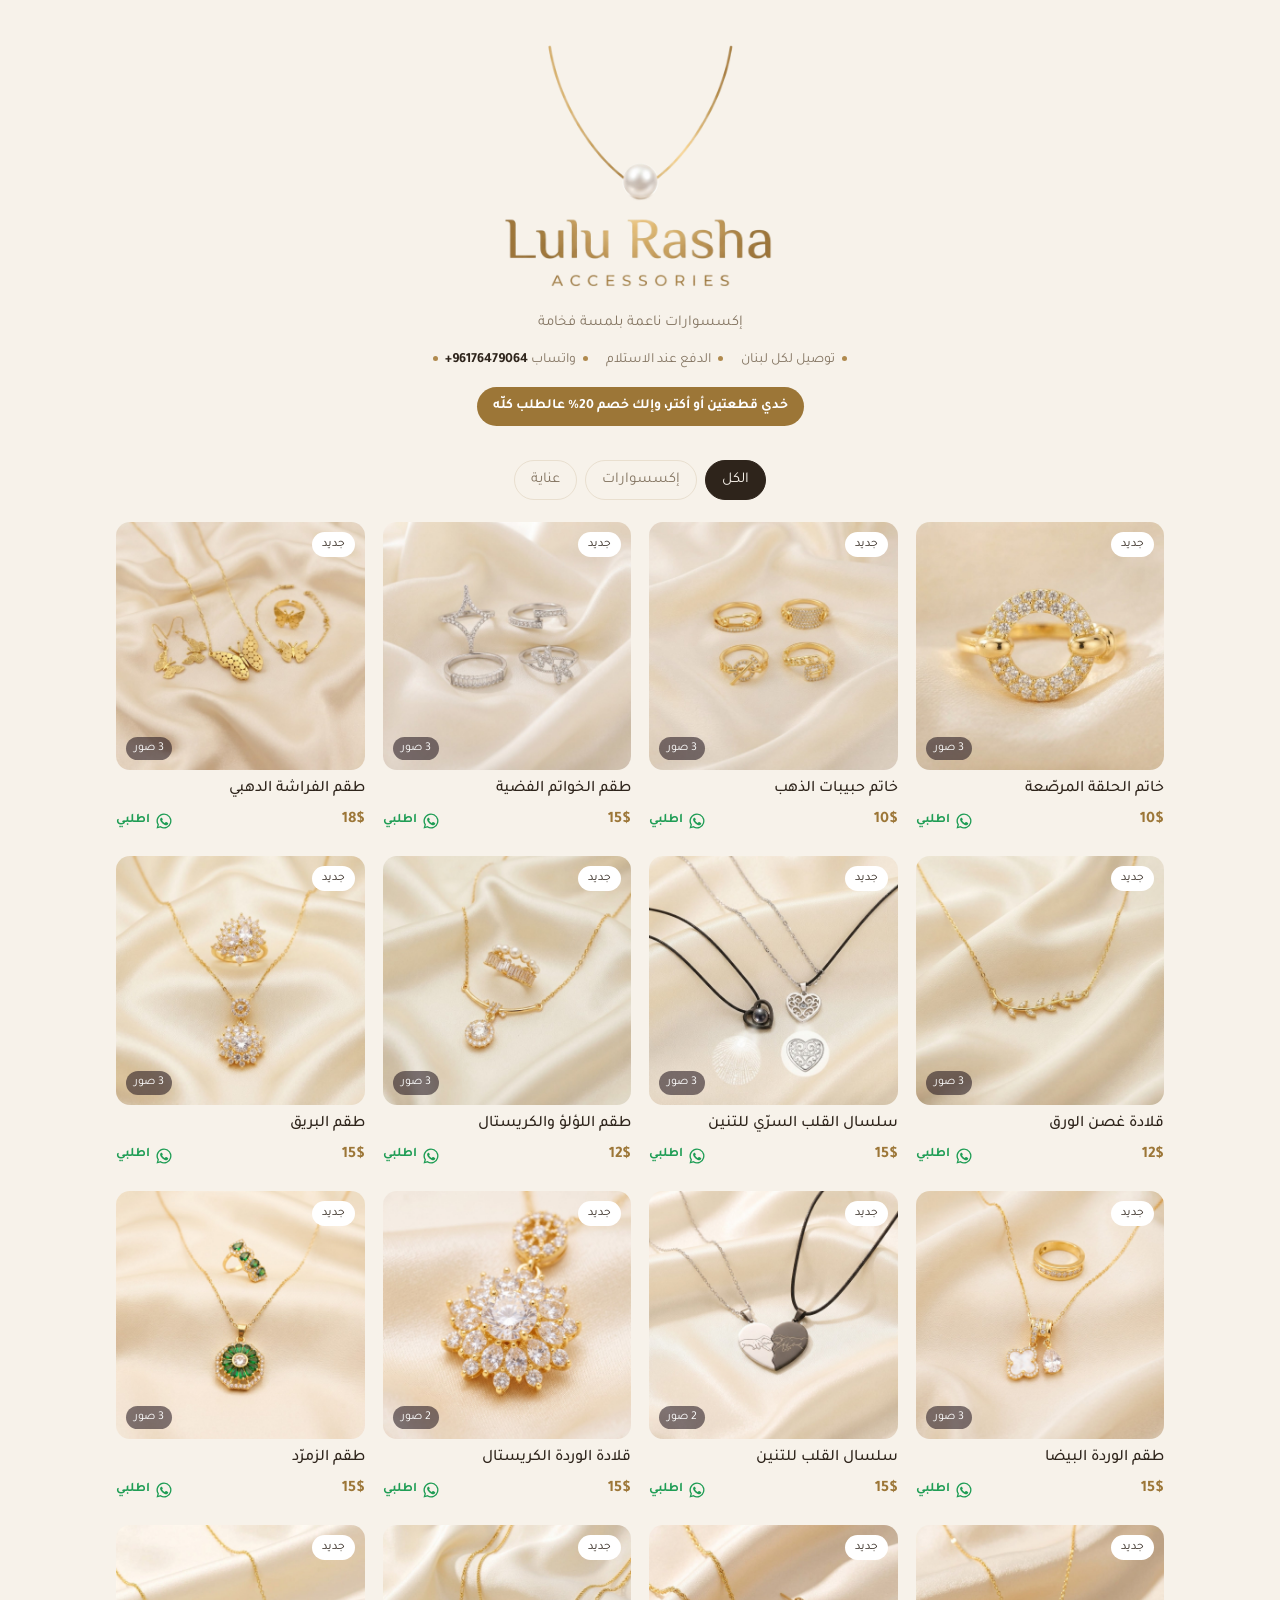
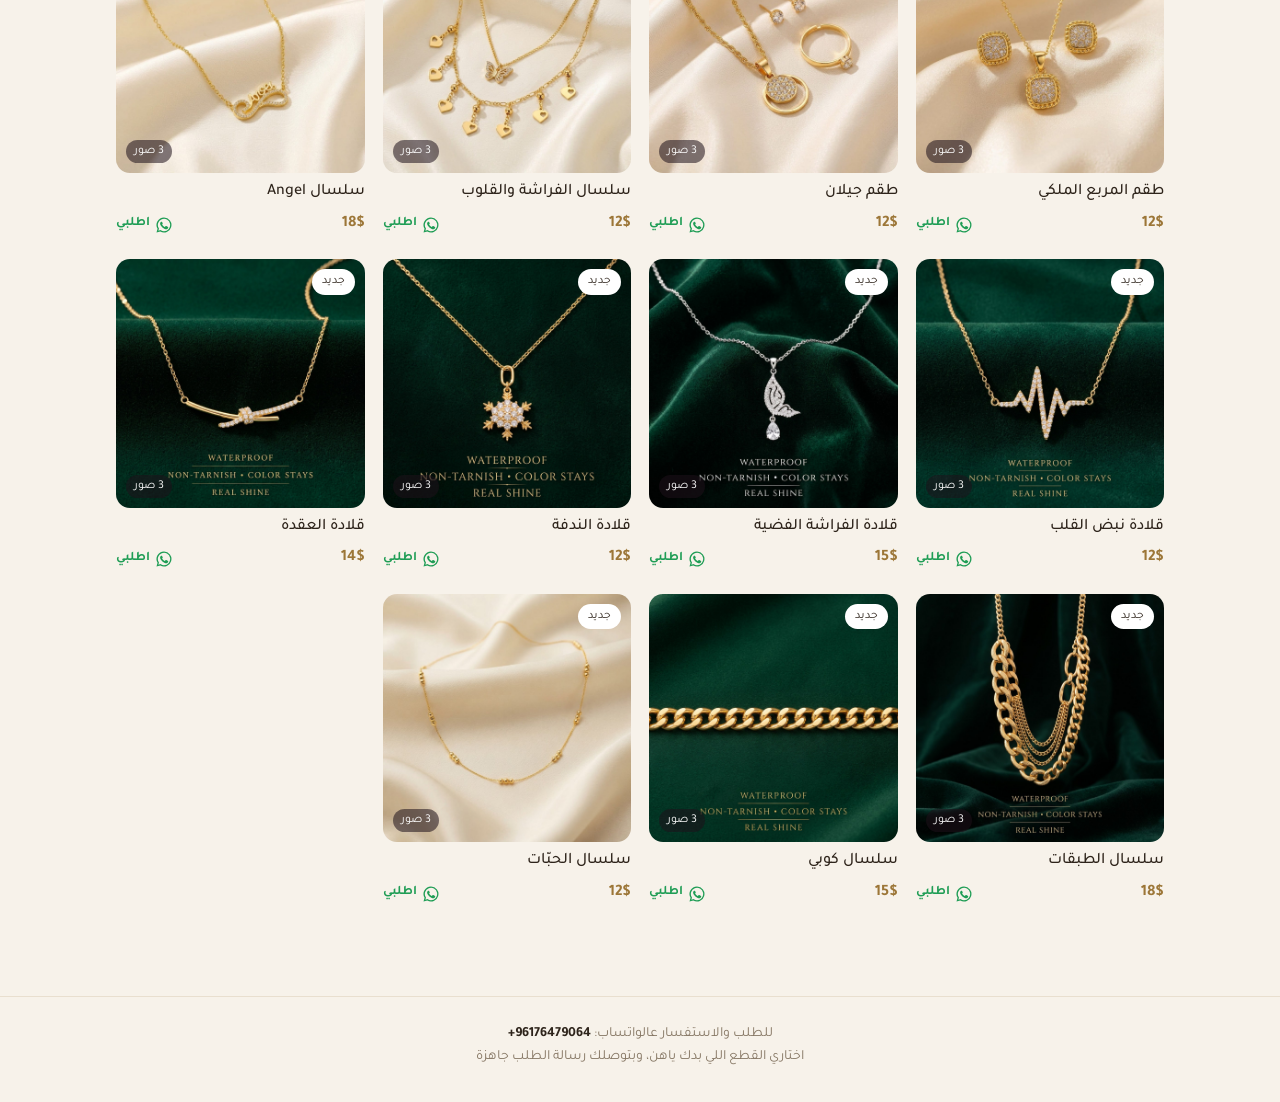
==== commit f63081e8: "رابط القطعة بيبيّن القطعة لحالها Co-Authored-By: Claude Opus 5.5 <noreply@anthropic.com> Claude-Sess" ====
--- a/index.html
+++ b/index.html
@@ -39,14 +39,16 @@
   cart.forEach(i=>{const p=pById(i.id);m+=`• ${p.name}${i.c?` (${i.c})`:""} × ${i.q} = ${money(p.price*i.q)}\n`});
   m+=`\nالمجموع: ${money(t.sub)}`;if(t.off)m+=`\nخصم ${deal().pct}%: -${money(t.off)}\nالمطلوب: ${money(t.total)}`;
   return m+"\n\nممكن تفاصيل التوصيل؟"}
+let FOCUS=null;
 function render(){
-  const list=S.products.filter(p=>cat==="all"||p.cat===cat), n=phone(), d=deal();
+  const fp=FOCUS&&S.products.find(p=>p.id===FOCUS);
+  const list=fp?[fp]:S.products.filter(p=>cat==="all"||p.cat===cat), n=phone(), d=deal();
   $("#root").innerHTML=`<div class="wrap">
     <header class="top"><h1 class="sr">${esc(S.settings.name||"Lulu Rasha")}</h1><img class="logo" src="images/logo-head.png" alt="Lulu Rasha">
       <p class="tagline">${esc(S.settings.tagline||"")}</p>
       <div class="facts"><span>توصيل لكل لبنان</span><span>الدفع عند الاستلام</span><span>${n?`واتساب <span class="num">+${esc(n)}</span>`:"الطلب عالواتساب"}</span></div>
       ${d.pct?`<div class="deal">خدي ${d.min===2?"قطعتين":d.min+" قطع"} أو أكتر، وإلك خصم ${d.pct}% عالطلب كلّه</div>`:""}</header>
-    <nav class="chips" aria-label="الأقسام">${CATS.map(([k,l])=>`<button class="chip" data-cat="${k}" aria-pressed="${cat===k}">${l}</button>`).join("")}</nav>
+    ${fp?`<div style="text-align:center;margin:6px 0 14px"><button class="chip" id="showAll" aria-pressed="true">شوفي كل القطع ←</button></div>`:`<nav class="chips" aria-label="الأقسام">${CATS.map(([k,l])=>`<button class="chip" data-cat="${k}" aria-pressed="${cat===k}">${l}</button>`).join("")}</nav>`}
     <section class="grid">${list.length?list.map(card).join(""):`<div class="empty">قريباً منتجات جديدة بهالقسم 🌸</div>`}</section></div>
     <footer><div class="wrap"><div>للطلب والاستفسار ${n?`عالواتساب: <span class="num">+${esc(n)}</span>`:"عالواتساب"}</div><div>اختاري القطع اللي بدك ياهن، وبتوصلك رسالة الطلب جاهزة</div></div></footer>
     <button class="fab" id="fab" hidden aria-label="السلّة">${BAG}<span id="fabn"></span></button>`;
@@ -103,11 +105,11 @@
     if(t.dataset.inc!=null)cart[+t.dataset.inc].q++;else{const k=+t.dataset.dec;cart[k].q--;if(cart[k].q<1)cart.splice(k,1)}
     saveCart();sh.innerHTML=draw()});
 }
-document.addEventListener("click",e=>{if(e.target.closest("#fab")){openCart();return}
+document.addEventListener("click",e=>{if(e.target.closest("#showAll")){FOCUS=null;history.replaceState(null,"",location.pathname);render();return}if(e.target.closest("#fab")){openCart();return}
   const t=e.target.closest("[data-cat],[data-open]");if(!t)return;
   if(t.dataset.cat){cat=t.dataset.cat;render()}else openProduct(t.dataset.open)});
 document.addEventListener("keydown",e=>{if(e.key==="Enter"&&e.target.dataset&&e.target.dataset.open)openProduct(e.target.dataset.open)});
-fetch("products.json?v="+Date.now()).then(r=>r.json()).then(d=>{S=d;S.settings=S.settings||{};S.products=S.products||[];render();const q=new URLSearchParams(location.search).get('p');if(q)openProduct(q);else if(location.hash.length>1)openProduct(location.hash.slice(1))})
+fetch("products.json?v="+Date.now()).then(r=>r.json()).then(d=>{S=d;S.settings=S.settings||{};S.products=S.products||[];const q=new URLSearchParams(location.search).get('p')||(location.hash.length>1?decodeURIComponent(location.hash.slice(1)):null);if(q&&S.products.some(p=>p.id===q))FOCUS=q;render();if(FOCUS)openProduct(FOCUS)})
  .catch(()=>{$(".tagline").textContent="ما قدرنا نحمّل المنتجات، حدّثي الصفحة."});
 })();
 </script>
